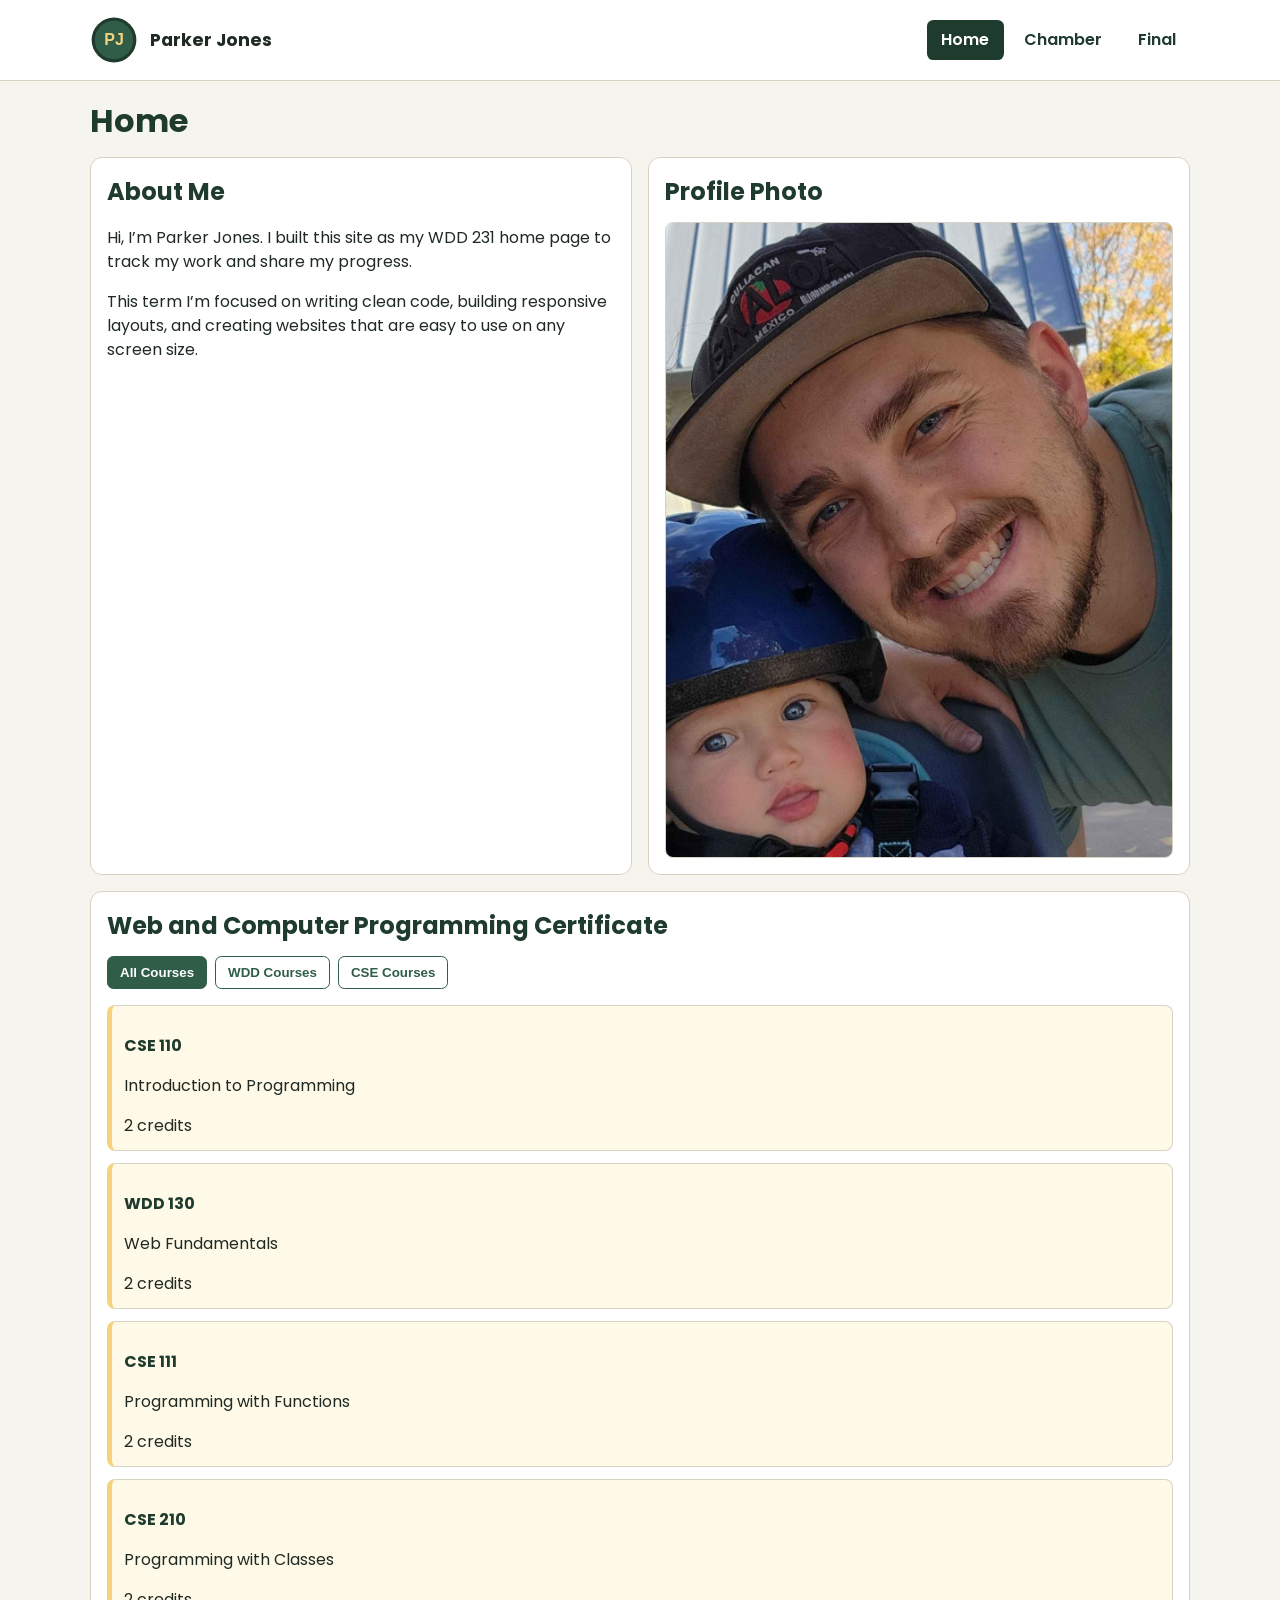
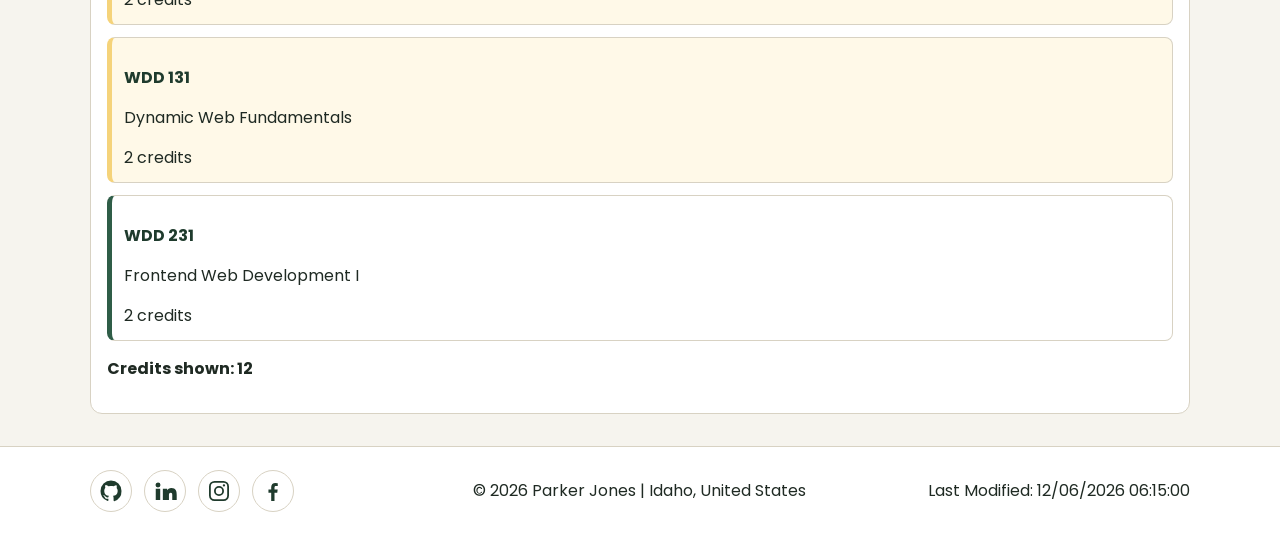
==== index.html @ 45c0f007 "Website Created and finalized. Committing to test through git pages" ====
<!DOCTYPE html>
<html lang="en">
<head>
	<meta charset="UTF-8">
	<meta name="viewport" content="width=device-width, initial-scale=1.0">
	<meta name="description" content="Parker Jones portfolio home page for WDD 231 with responsive design, course progress, and project links.">
	<meta name="author" content="Parker Jones">
	<title>WDD231 | Home</title>
	<link rel="stylesheet" href="styles/small.css">
	<link rel="stylesheet" href="styles/larger.css">
	<script src="scripts/navigation.js" defer></script>
	<script src="scripts/date.js" defer></script>
	<script src="scripts/courses.js" defer></script>
</head>
<body>
	<header>
		<div class="wrapper header-bar">
			<div class="brand">
				<img src="images/site-logo.svg" alt="Site logo">
				<span>Parker Jones</span>
			</div>
			<button id="menuButton" aria-expanded="false" aria-controls="primaryNav" aria-label="Open site navigation">☰</button>
			<nav aria-label="Primary navigation">
				<ul id="primaryNav">
					<li><a href="index.html" class="active">Home</a></li>
					<li><a href="chamber/">Chamber</a></li>
					<li><a href="final/">Final</a></li>
				</ul>
			</nav>
		</div>
	</header>

	<main class="wrapper">
		<h1>Home</h1>
		<div class="home-grid">
			<section>
				<h2>About Me</h2>
				<p>Hi, I’m Parker Jones. I built this site as my WDD 231 home page to track my work and share my progress.</p>
				<p>This term I’m focused on writing clean code, building responsive layouts, and creating websites that are easy to use on any screen size.</p>
			</section>

			<section>
				<h2>Profile Photo</h2>
				<img class="profile-photo" src="images/profile.jpg" alt="Profile photo of Parker Jones" width="600" height="400">
			</section>

			<section class="certificate">
				<h2>Web and Computer Programming Certificate</h2>
				<div class="filter-buttons" role="group" aria-label="Filter course list">
					<button type="button" data-filter="ALL" class="active">All Courses</button>
					<button type="button" data-filter="WDD">WDD Courses</button>
					<button type="button" data-filter="CSE">CSE Courses</button>
				</div>
				<div id="courseList" class="course-list"></div>
				<p id="creditTotal"></p>
			</section>
		</div>
	</main>

	<footer>
		<div class="wrapper footer-content">
			<div class="social-links" aria-label="My social links">
				<a href="https://github.com/parko/wdd231" target="_blank" rel="noopener noreferrer" aria-label="Visit my GitHub page">
					<img src="images/icon-github.svg" alt="GitHub icon" width="24" height="24">
				</a>
				<a href="https://www.linkedin.com/in/a-parker-jones/" target="_blank" rel="noopener noreferrer" aria-label="Visit my LinkedIn profile">
					<img src="images/icon-linkedin.svg" alt="LinkedIn icon" width="24" height="24">
				</a>
				<a href="https://www.instagram.com/aparkerj/" target="_blank" rel="noopener noreferrer" aria-label="Visit my Instagram profile">
					<img src="images/icon-instagram.svg" alt="Instagram icon" width="24" height="24">
				</a>
				<a href="https://www.facebook.com/parker.jones.376/" target="_blank" rel="noopener noreferrer" aria-label="Visit my Facebook profile">
					<img src="images/icon-facebook.svg" alt="Facebook icon" width="24" height="24">
				</a>
			</div>

			<p>&copy; <span id="currentyear"></span> Parker Jones | Idaho, United States</p>

			<p id="lastModified"></p>
		</div>
	</footer>
</body>
</html>
---- styles/small.css ----
@import url("https://fonts.googleapis.com/css2?family=Poppins:wght@400;600;700&display=swap");

:root {
    --color-bg: #f6f4ee;
    --color-surface: #ffffff;
    --color-text: #1f2a23;
    --color-primary: #1f3b2d;
    --color-secondary: #2f5d47;
    --color-accent: #f5d37a;
    --color-border: #d8d2c3;
}

* {
    box-sizing: border-box;
}

body {
    margin: 0;
    font-family: "Poppins", Arial, sans-serif;
    color: var(--color-text);
    background-color: var(--color-bg);
    line-height: 1.5;
}

img {
    max-width: 100%;
    height: auto;
    display: block;
}

a {
    color: var(--color-primary);
}

.wrapper {
    width: min(1100px, 100% - 2rem);
    margin-inline: auto;
}

header {
    background: var(--color-surface);
    border-bottom: 1px solid var(--color-border);
    position: sticky;
    top: 0;
    z-index: 10;
}

.header-bar {
    display: flex;
    align-items: center;
    justify-content: space-between;
    gap: 1rem;
    padding: 0.75rem 0;
}

.brand {
    display: flex;
    align-items: center;
    gap: 0.75rem;
}

.brand img {
    width: 48px;
    height: 48px;
}

.brand span {
    font-weight: 700;
    font-size: 1.1rem;
}

#menuButton {
    border: 1px solid var(--color-primary);
    background: var(--color-surface);
    color: var(--color-primary);
    font-size: 1.25rem;
    width: 44px;
    height: 44px;
    border-radius: 0.5rem;
    cursor: pointer;
}

nav ul {
    list-style: none;
    margin: 0;
    padding: 0;
    display: none;
    flex-direction: column;
}

nav ul.open {
    display: flex;
}

nav a {
    display: block;
    text-decoration: none;
    padding: 0.75rem 1rem;
    font-weight: 600;
    border-top: 1px solid var(--color-border);
}

nav a:hover,
nav a:focus-visible {
    background: var(--color-accent);
    color: var(--color-primary);
}

nav a.active {
    background: var(--color-primary);
    color: #fff;
}

main {
    padding-block: 1rem 2rem;
}

h1,
h2 {
    color: var(--color-primary);
    margin: 0 0 0.75rem;
}

.home-grid {
    display: grid;
    gap: 1rem;
}

section {
    background: var(--color-surface);
    border: 1px solid var(--color-border);
    border-radius: 0.75rem;
    padding: 1rem;
}

.profile-photo {
    border-radius: 0.5rem;
    border: 1px solid var(--color-border);
}

.filter-buttons {
    display: flex;
    flex-wrap: wrap;
    gap: 0.5rem;
    margin-bottom: 1rem;
}

.filter-buttons button {
    border: 1px solid var(--color-secondary);
    background: #fff;
    color: var(--color-secondary);
    padding: 0.5rem 0.75rem;
    border-radius: 0.4rem;
    cursor: pointer;
    font-weight: 600;
}

.filter-buttons button:hover,
.filter-buttons button:focus-visible {
    background: #eaf0ec;
}

.filter-buttons button.active {
    background: var(--color-secondary);
    color: #fff;
}

.course-list {
    display: grid;
    gap: 0.75rem;
}

.course-card {
    border: 1px solid var(--color-border);
    border-left: 5px solid var(--color-secondary);
    border-radius: 0.5rem;
    padding: 0.75rem;
    background: #fff;
}

.course-card.completed {
    border-left-color: var(--color-accent);
    background: #fff9e8;
}

.course-code {
    font-weight: 700;
    color: var(--color-primary);
}

.course-credits {
    margin: 0.4rem 0 0;
}

#creditTotal {
    margin-top: 1rem;
    font-weight: 700;
}

footer {
    background: var(--color-surface);
    border-top: 1px solid var(--color-border);
}

.footer-content {
    padding: 1rem 0;
    text-align: center;
    display: grid;
    gap: 0.75rem;
}

.social-links {
    display: flex;
    justify-content: center;
    gap: 0.75rem;
}

.social-links a {
    display: inline-flex;
    align-items: center;
    justify-content: center;
    width: 42px;
    height: 42px;
    border: 1px solid var(--color-border);
    border-radius: 50%;
    background: #fff;
}

.social-links img {
    width: 24px;
    height: 24px;
}
---- styles/larger.css ----
@media (min-width: 48rem) {
    #menuButton {
        display: none;
    }

    nav ul,
    nav ul.open {
        display: flex;
        flex-direction: row;
        gap: 0.4rem;
        align-items: center;
    }

    nav a {
        border-top: none;
        border-radius: 0.4rem;
        padding: 0.5rem 0.9rem;
    }

    .header-bar {
        padding: 1rem 0;
    }

    .home-grid {
        grid-template-columns: 1fr 1fr;
    }

    .certificate {
        grid-column: 1 / -1;
    }

    .footer-content {
        grid-template-columns: 1fr 1fr 1fr;
        text-align: left;
        align-items: center;
    }

    .footer-content > :nth-child(1) {
        justify-self: start;
    }

    .footer-content > :nth-child(2) {
        justify-self: center;
        text-align: center;
    }

    .footer-content > :nth-child(3) {
        justify-self: end;
        text-align: right;
    }
}
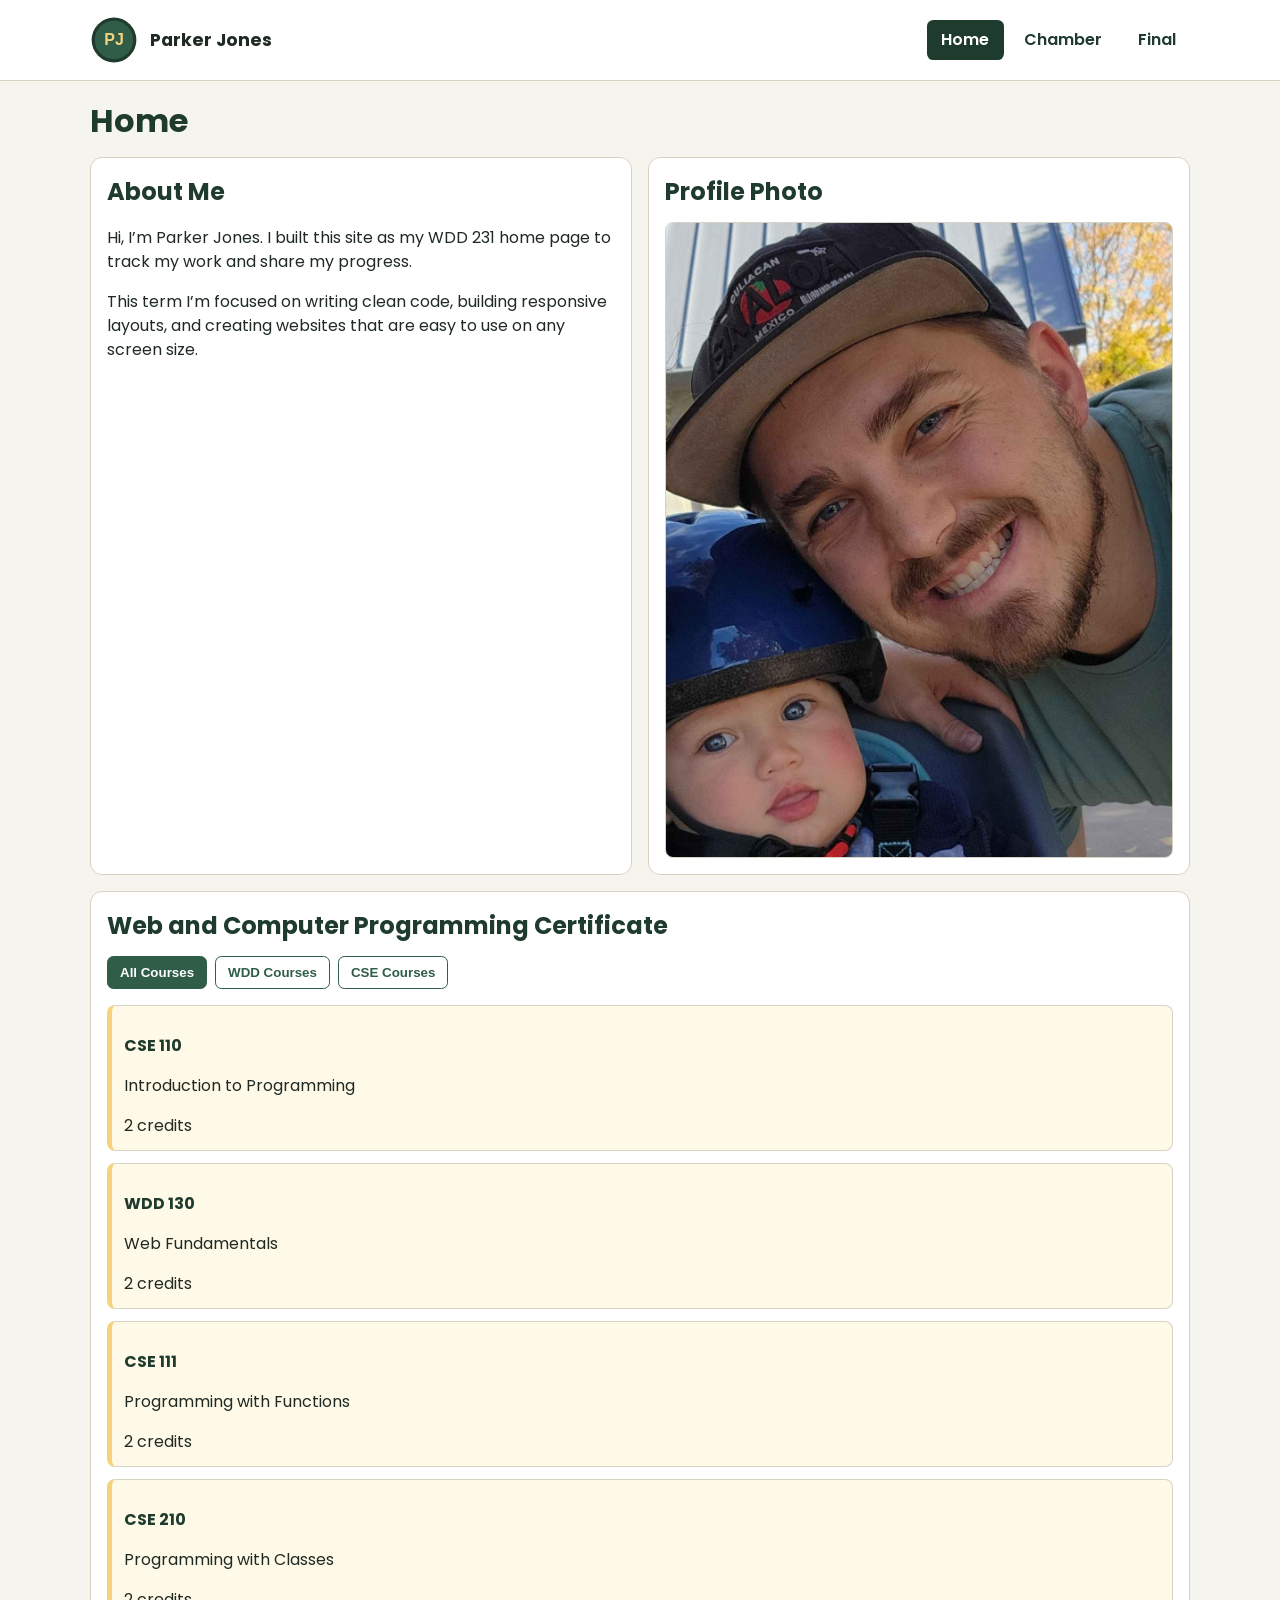
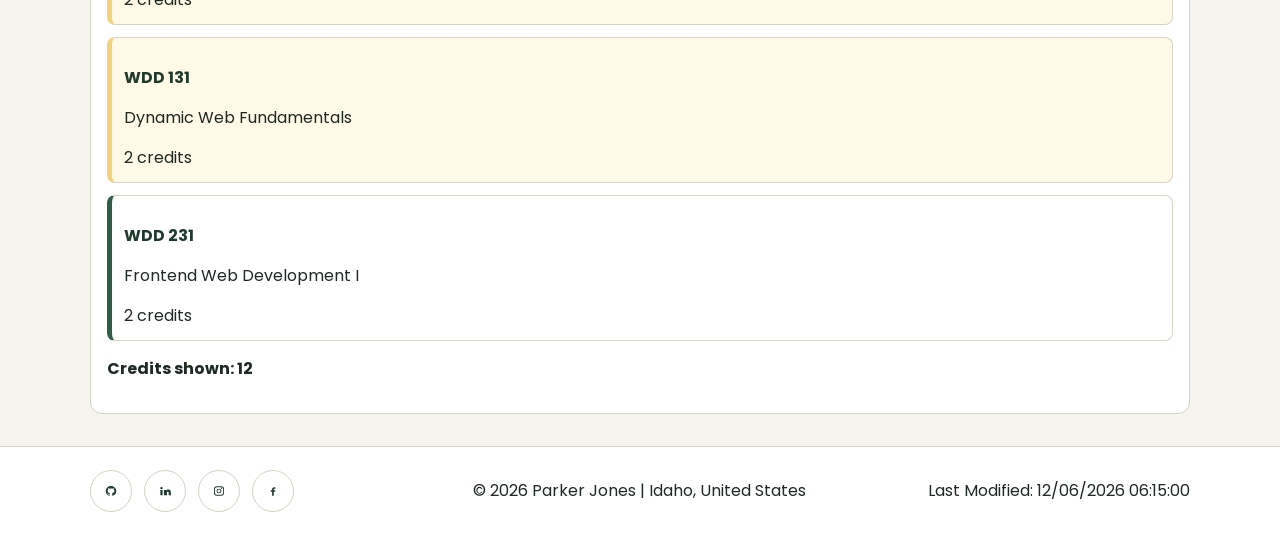
==== commit a39d9c76: "corrected some minor audit failures" ====
--- a/index.html
+++ b/index.html
@@ -6,6 +6,9 @@
 	<meta name="description" content="Parker Jones portfolio home page for WDD 231 with responsive design, course progress, and project links.">
 	<meta name="author" content="Parker Jones">
 	<title>WDD231 | Home</title>
+	<link rel="preconnect" href="https://fonts.googleapis.com">
+	<link rel="preconnect" href="https://fonts.gstatic.com" crossorigin>
+	<link href="https://fonts.googleapis.com/css2?family=Poppins:wght@400;600;700&display=swap" rel="stylesheet">
 	<link rel="stylesheet" href="styles/small.css">
 	<link rel="stylesheet" href="styles/larger.css">
 	<script src="scripts/navigation.js" defer></script>
@@ -59,7 +62,7 @@
 
 	<footer>
 		<div class="wrapper footer-content">
-			<div class="social-links" aria-label="My social links">
+			<nav class="social-links" aria-label="My social links">
 				<a href="https://github.com/parko/wdd231" target="_blank" rel="noopener noreferrer" aria-label="Visit my GitHub page">
 					<img src="images/icon-github.svg" alt="GitHub icon" width="24" height="24">
 				</a>
@@ -72,7 +75,7 @@
 				<a href="https://www.facebook.com/parker.jones.376/" target="_blank" rel="noopener noreferrer" aria-label="Visit my Facebook profile">
 					<img src="images/icon-facebook.svg" alt="Facebook icon" width="24" height="24">
 				</a>
-			</div>
+			</nav>
 
 			<p>&copy; <span id="currentyear"></span> Parker Jones | Idaho, United States</p>
 
--- a/styles/small.css
+++ b/styles/small.css
@@ -1,5 +1,3 @@
-@import url("https://fonts.googleapis.com/css2?family=Poppins:wght@400;600;700&display=swap");
-
 :root {
     --color-bg: #f6f4ee;
     --color-surface: #ffffff;
